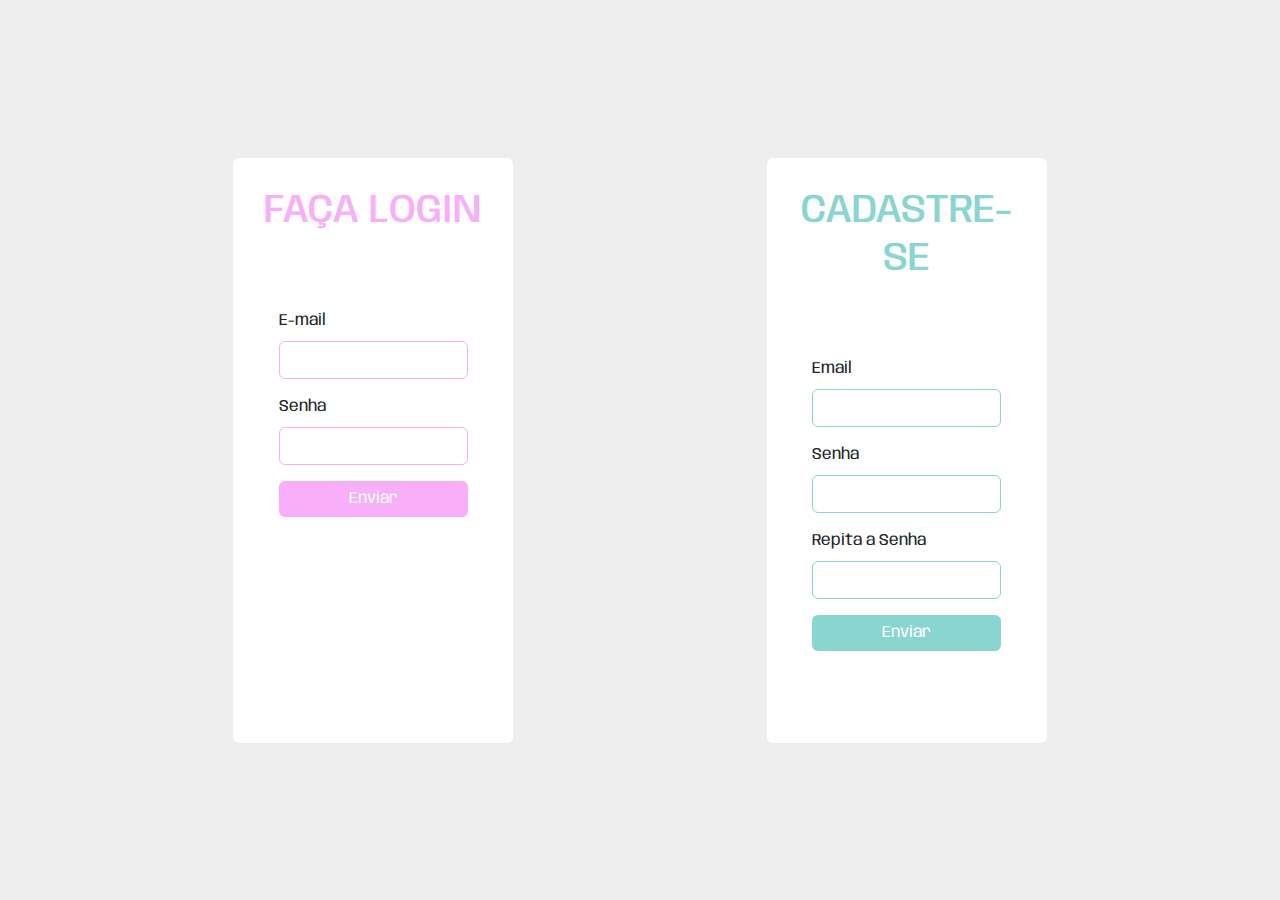
==== index.html @ 36c26b2b "tirando padding" ====
<!DOCTYPE html>
<html lang="en">
    <head>
        <meta charset="UTF-8" />
        <meta http-equiv="X-UA-Compatible" content="IE=edge" />
        <meta name="viewport" content="width=device-width, initial-scale=1.0" />
        <title>Recados</title>
        <link
            rel="shortcut icon"
            href="./assets/images/tarefas.png"
            type="image/x-icon"
        />
        <link
            rel="stylesheet"
            href="./assets/bootstrap/css/bootstrap.min.css"
        />
        <link rel="stylesheet" href="./assets/css/style.css" />
        <link rel="preconnect" href="https://fonts.googleapis.com" />
        <link rel="preconnect" href="https://fonts.gstatic.com" crossorigin />
        <link
            href="https://fonts.googleapis.com/css2?family=Anybody:ital,wght@0,300;0,400;0,700;1,300;1,400;1,700&display=swap"
            rel="stylesheet"
        />
    </head>
    <body class="vh-100 vw-100">
        <main class="container-fluid h-100">
            <section class="row h-100 justify-content-center">
                <div
                    class="col-12 col-lg-6 col-xl-5"
                    id="place-animation-login"
                >
                    <div
                        class="d-flex h-100 w-100 justify-content-center align-items-center"
                    >
                        <div
                            class="bg-body rounded size-div-form d-flex justify-content-center align-items-center shadow-animation-login"
                        >
                            <div class="form-size">
                                <div class="text-center default-color">
                                    <h2 class="h1">FAÇA LOGIN</h2>
                                </div>
                                <div
                                    class="h-100 w-100 d-flex justify-content-center align-items-center"
                                >
                                    <form
                                        id="form-login"
                                        class="needs-validation h-75 w-75"
                                        novalidate
                                    >
                                        <div class="mb-3">
                                            <label
                                                for="email-login"
                                                class="form-label"
                                                >E-mail</label
                                            >
                                            <input
                                                id="email-login"
                                                type="email"
                                                class="form-control secundary-color default-border-hover default-border-color"
                                                aria-describedby="emailHelp"
                                                required
                                            />
                                        </div>
                                        <div class="mb-3">
                                            <label
                                                for="senha-login"
                                                class="form-label"
                                                >Senha</label
                                            >
                                            <input
                                                type="password"
                                                id="senha-login"
                                                class="form-control secundary-color default-border-hover default-border-color"
                                                required
                                            />
                                        </div>
                                        <div id="erroDeDadosLogin"></div>
                                        <button
                                            type="submit"
                                            class="btn btn-primary default-background-color border-0 w-100"
                                        >
                                            Enviar
                                        </button>
                                    </form>
                                </div>
                            </div>
                        </div>
                    </div>
                </div>
                <div class="col-12 col-lg-6 col-xl-5" id="place-animation-sign">
                    <div
                        class="d-flex h-100 w-100 justify-content-center align-items-center"
                    >
                        <div
                            class="bg-body rounded size-div-form d-flex justify-content-center align-items-center shadow-animation-sign"
                        >
                            <div class="form-size">
                                <div class="text-center secundary-color">
                                    <h2 class="h1">CADASTRE-SE</h2>
                                </div>
                                <div
                                    class="h-100 w-100 d-flex justify-content-center align-items-center"
                                >
                                    <form id="formCadastro" class="h-75 w-75">
                                        <div class="mb-3">
                                            <label
                                                for="email-sign"
                                                class="form-label"
                                                >Email
                                            </label>
                                            <input
                                                type="email"
                                                class="form-control secundary-border-color default-color secundary-border-hover"
                                                id="email-sign"
                                                aria-describedby="emailHelp"
                                                required
                                            />
                                        </div>
                                        <div class="mb-3">
                                            <label
                                                for="senha-sign"
                                                class="form-label"
                                                >Senha</label
                                            >
                                            <input
                                                type="password"
                                                class="form-control secundary-border-color default-color secundary-border-hover"
                                                id="senha-sign"
                                                required
                                            />
                                        </div>
                                        <div class="mb-3">
                                            <label
                                                for="re-senha-sign"
                                                class="form-label"
                                                >Repita a Senha</label
                                            >
                                            <input
                                                type="password"
                                                class="form-control secundary-border-color default-color secundary-border-hover"
                                                id="re-senha-sign"
                                                required
                                            />
                                        </div>
                                        <div id="erroDeDadosCadastro"></div>
                                        <button
                                            type="submit"
                                            class="btn btn-primary btn-secundary secundary-background-color border-0 w-100"
                                        >
                                            Enviar
                                        </button>
                                    </form>
                                </div>
                            </div>
                        </div>
                    </div>
                </div>
            </section>
        </main>
        <script
            src="https://cdn.jsdelivr.net/npm/bootstrap@5.3.0-alpha1/dist/js/bootstrap.bundle.min.js"
            integrity="sha384-w76AqPfDkMBDXo30jS1Sgez6pr3x5MlQ1ZAGC+nuZB+EYdgRZgiwxhTBTkF7CXvN"
            crossorigin="anonymous"
        ></script>
        <script src="./index.js"></script>
    </body>
</html>
---- assets/css/style.css ----
* {
    scroll-behavior: smooth;
    margin: 0;
    padding: 0;
    list-style: none;
    text-decoration: none;
    font-family: 'Anybody', cursive;
}

body {
    background-color: rgb(238, 238, 238);
    overflow: hidden;
}

.form-size {
    height: 90%;
    width: 90%;
}

.size-div-form {
    height: 65%;
    width: 55%;
}

.shadow-animation-login {
    animation: shadowAnimationLogin 4s infinite linear;
}

@keyframes shadowAnimationLogin {
    0% {
        box-shadow: 0.625rem 0.625rem 1.25rem 0.625rem #f9aefa;
    }
    50% {
        box-shadow: 0.625rem 0.625rem 1.25rem 0.625rem #89d6d0;
    }
    100% {
        box-shadow: 0.625rem 0.625rem 1.25rem 0.625rem #f9aefa;
    }
}
.shadow-animation-sign {
    animation: shadowAnimationSign 4s infinite linear;
}

@keyframes shadowAnimationSign {
    0% {
        box-shadow: 0.625rem 0.625rem 1.25rem 0.625rem #89d6d0;
    }
    50% {
        box-shadow: 0.625rem 0.625rem 1.25rem 0.625rem #f9aefa;
    }
    100% {
        box-shadow: 0.625rem 0.625rem 1.25rem 0.625rem #89d6d0;
    }
}

.default-color {
    color: #f9aefa;
}

.secundary-color {
    color: #89d6d0;
}

.default-background-color {
    background-color: #f9aefa;
    color: white;
}

.btn-primary:hover {
    background-color: #89d6d0;
    color: white;
}
.secundary-background-color {
    background-color: #89d6d0;
    color: white;
}

.btn-secundary:hover {
    background-color: #f9aefa;
    color: white;
}

.default-border-hover:hover {
    border-color: #89d6d0;
    color: #f9aefa;
}
.secundary-border-hover:hover {
    border-color: #f9aefa;
    color: #89d6d0;
}

.default-border-color {
    border-color: #f9aefa;
}

.secundary-border-color {
    border-color: #89d6d0;
}

#place-animation-login {
    animation: placeAnimationLogin 3s;
    position: relative;
}
#place-animation-sign {
    animation: placeAnimationSign 3s;
    position: relative;
}

@keyframes placeAnimationLogin {
    0% {
        left: -50rem;
    }
    100% {
        left: 0;
    }
}
@keyframes placeAnimationSign {
    0% {
        right: -50rem;
    }
    100% {
        right: 0;
    }
}
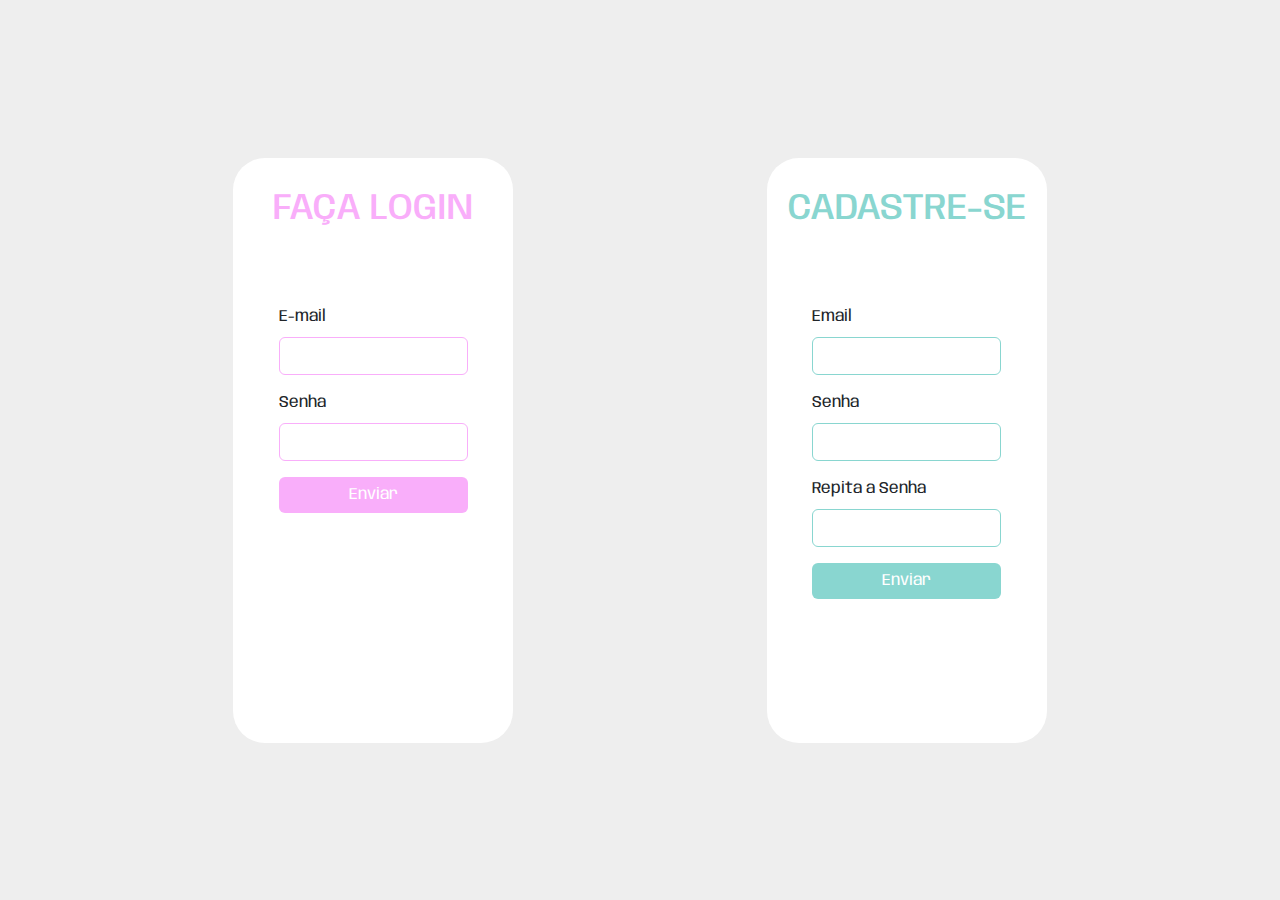
==== commit 3cd01d9f: "add" ====
--- a/index.html
+++ b/index.html
@@ -25,19 +25,16 @@
     <body class="vh-100 vw-100">
         <main class="container-fluid h-100">
             <section class="row h-100 justify-content-center">
-                <div
-                    class="col-12 col-lg-6 col-xl-5"
-                    id="place-animation-login"
-                >
+                <div class="col-lg-6 col-xl-5" id="place-animation-login">
                     <div
                         class="d-flex h-100 w-100 justify-content-center align-items-center"
                     >
                         <div
-                            class="bg-body rounded size-div-form d-flex justify-content-center align-items-center shadow-animation-login"
+                            class="bg-body rounded-5 size-div-form d-flex justify-content-center align-items-center shadow-animation-login"
                         >
                             <div class="form-size">
                                 <div class="text-center default-color">
-                                    <h2 class="h1">FAÇA LOGIN</h2>
+                                    <h2 class="title-size">FAÇA LOGIN</h2>
                                 </div>
                                 <div
                                     class="h-100 w-100 d-flex justify-content-center align-items-center"
@@ -87,16 +84,16 @@
                         </div>
                     </div>
                 </div>
-                <div class="col-12 col-lg-6 col-xl-5" id="place-animation-sign">
+                <div class="col-lg-6 col-xl-5" id="place-animation-sign">
                     <div
                         class="d-flex h-100 w-100 justify-content-center align-items-center"
                     >
                         <div
-                            class="bg-body rounded size-div-form d-flex justify-content-center align-items-center shadow-animation-sign"
+                            class="bg-body rounded-5 size-div-form d-flex justify-content-center align-items-center shadow-animation-sign"
                         >
                             <div class="form-size">
                                 <div class="text-center secundary-color">
-                                    <h2 class="h1">CADASTRE-SE</h2>
+                                    <h2 class="title-size">CADASTRE-SE</h2>
                                 </div>
                                 <div
                                     class="h-100 w-100 d-flex justify-content-center align-items-center"
@@ -125,6 +122,8 @@
                                             <input
                                                 type="password"
                                                 class="form-control secundary-border-color default-color secundary-border-hover"
+                                                minlength="5"
+                                                maxlength="17"
                                                 id="senha-sign"
                                                 required
                                             />
--- a/assets/css/style.css
+++ b/assets/css/style.css
@@ -10,6 +10,10 @@
 body {
     background-color: rgb(238, 238, 238);
     overflow: hidden;
+}
+
+.title-size {
+    font-size: 2.3rem;
 }
 
 .form-size {
